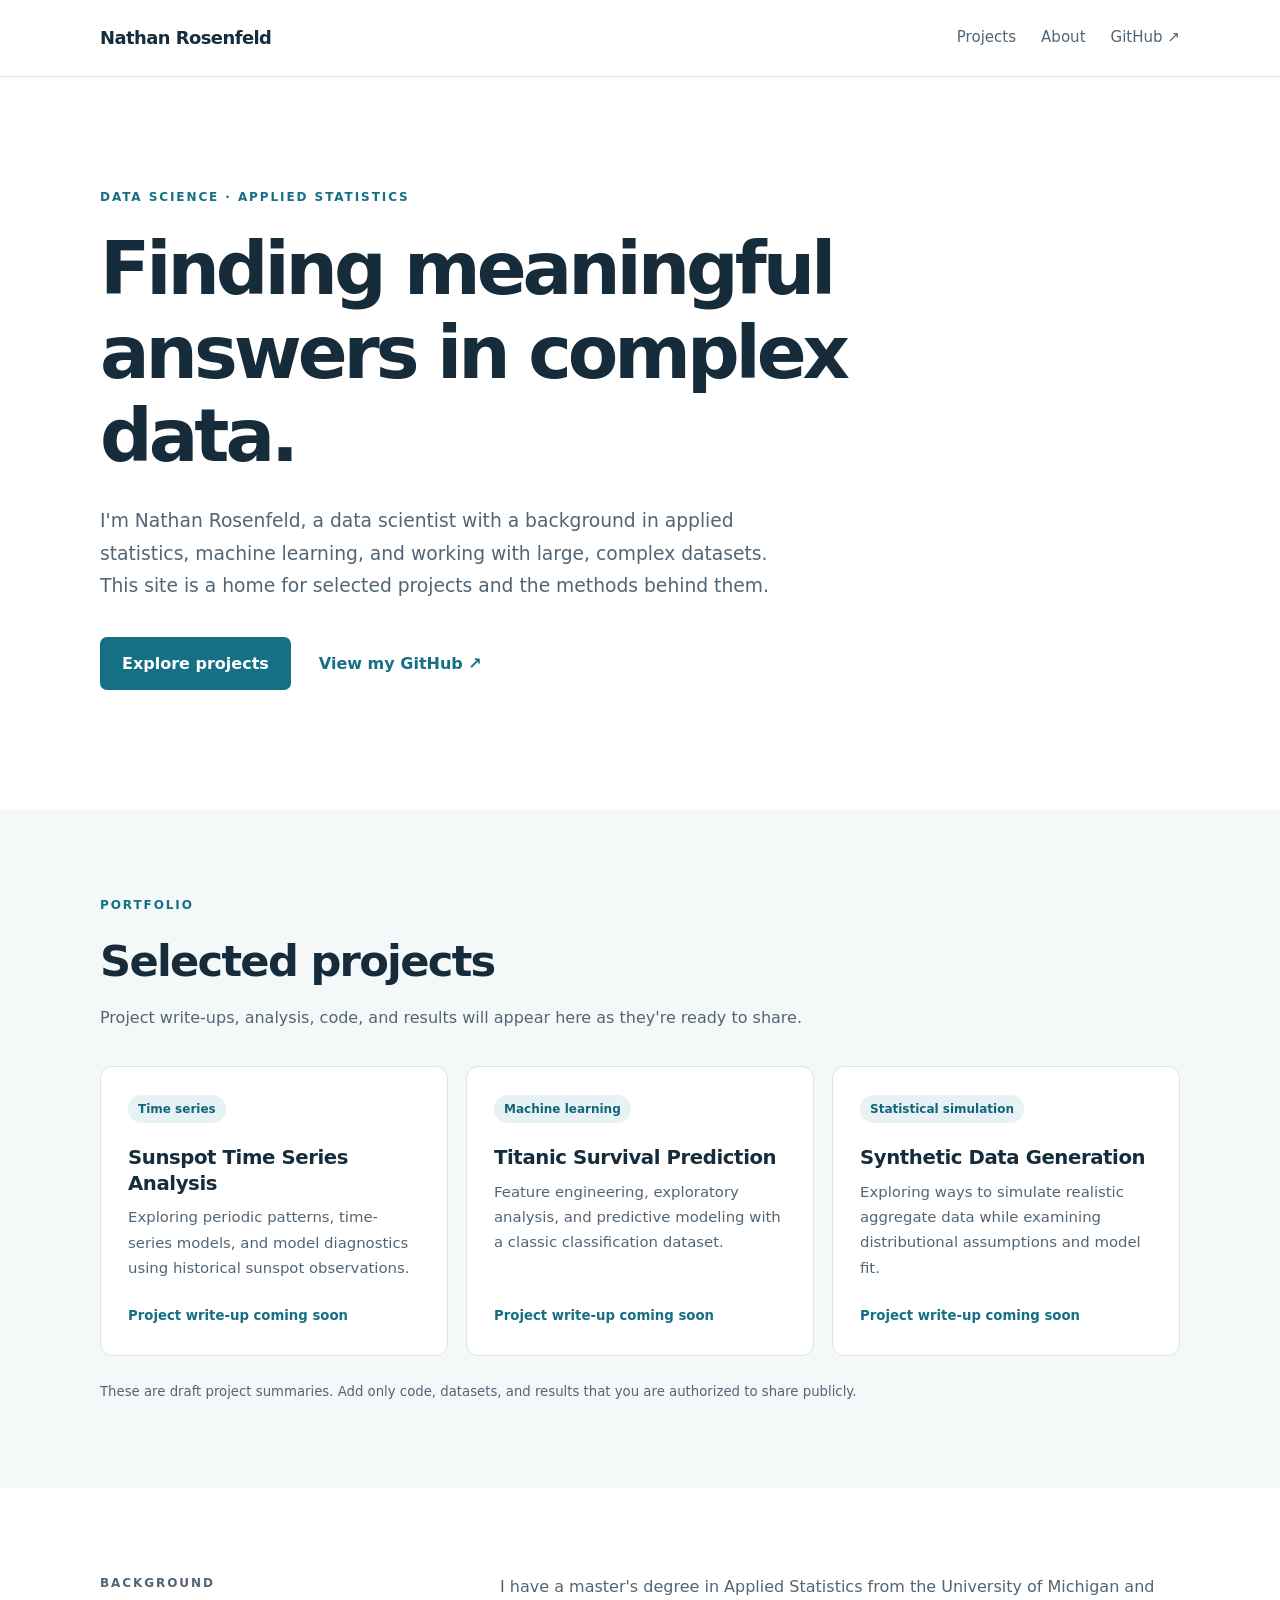
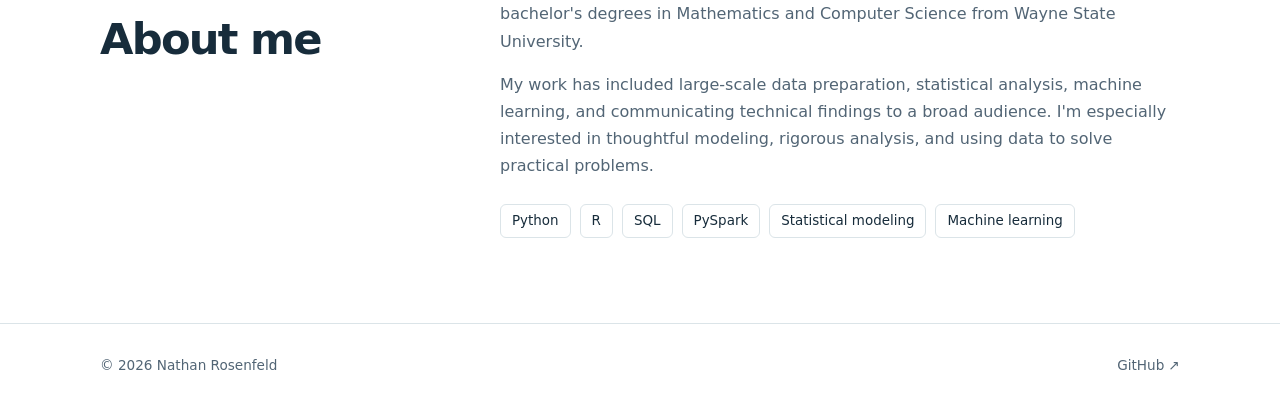
==== index.html @ 6f8ce22e "Add files via upload" ====
<!doctype html>
<html lang="en">
<head>
  <meta charset="utf-8">
  <meta name="viewport" content="width=device-width, initial-scale=1">
  <meta name="description" content="Nathan Rosenfeld — Data Scientist and Applied Statistician. Projects in statistical modeling, machine learning, and data analysis.">
  <title>Nathan Rosenfeld | Data Science Portfolio</title>
  <link rel="stylesheet" href="style.css">
</head>
<body>
  <header class="site-header">
    <nav class="container nav" aria-label="Main navigation">
      <a class="brand" href="#home">Nathan Rosenfeld</a>
      <div class="nav-links"><a href="#projects">Projects</a><a href="#about">About</a><a href="https://github.com/nrosenfeld" target="_blank" rel="noopener noreferrer">GitHub ↗</a></div>
    </nav>
  </header>
  <main>
    <section class="hero container" id="home">
      <p class="eyebrow">DATA SCIENCE · APPLIED STATISTICS</p>
      <h1>Finding meaningful answers in complex data.</h1>
      <p class="lead">I'm Nathan Rosenfeld, a data scientist with a background in applied statistics, machine learning, and working with large, complex datasets. This site is a home for selected projects and the methods behind them.</p>
      <div class="actions"><a class="button" href="#projects">Explore projects</a><a class="text-link" href="https://github.com/nrosenfeld" target="_blank" rel="noopener noreferrer">View my GitHub ↗</a></div>
    </section>
    <section class="section tinted" id="projects">
      <div class="container"><p class="eyebrow">PORTFOLIO</p><h2>Selected projects</h2><p class="section-intro">Project write-ups, analysis, code, and results will appear here as they're ready to share.</p>
        <div class="project-grid">
          <article class="project-card"><div class="card-top"><span class="tag">Time series</span></div><h3>Sunspot Time Series Analysis</h3><p>Exploring periodic patterns, time-series models, and model diagnostics using historical sunspot observations.</p><p class="status">Project write-up coming soon</p></article>
          <article class="project-card"><div class="card-top"><span class="tag">Machine learning</span></div><h3>Titanic Survival Prediction</h3><p>Feature engineering, exploratory analysis, and predictive modeling with a classic classification dataset.</p><p class="status">Project write-up coming soon</p></article>
          <article class="project-card"><div class="card-top"><span class="tag">Statistical simulation</span></div><h3>Synthetic Data Generation</h3><p>Exploring ways to simulate realistic aggregate data while examining distributional assumptions and model fit.</p><p class="status">Project write-up coming soon</p></article>
        </div>
        <p class="note">These are draft project summaries. Add only code, datasets, and results that you are authorized to share publicly.</p>
      </div>
    </section>
    <section class="section container about" id="about"><div><p class="eyebrow">BACKGROUND</p><h2>About me</h2></div><div><p>I have a master's degree in Applied Statistics from the University of Michigan and bachelor's degrees in Mathematics and Computer Science from Wayne State University.</p><p>My work has included large-scale data preparation, statistical analysis, machine learning, and communicating technical findings to a broad audience. I'm especially interested in thoughtful modeling, rigorous analysis, and using data to solve practical problems.</p><div class="skills"><span>Python</span><span>R</span><span>SQL</span><span>PySpark</span><span>Statistical modeling</span><span>Machine learning</span></div></div></section>
  </main>
  <footer><div class="container footer"><span>© <span id="year">2026</span> Nathan Rosenfeld</span><a href="https://github.com/nrosenfeld" target="_blank" rel="noopener noreferrer">GitHub ↗</a></div></footer>
  <script>document.getElementById('year').textContent = new Date().getFullYear();</script>
</body>
</html>
---- style.css ----
:root{--ink:#172c3b;--muted:#526575;--accent:#156f85;--border:#dbe4e8;--bg:#fff;--soft:#f4f8f9}*{box-sizing:border-box}html{scroll-behavior:smooth}body{margin:0;background:var(--bg);color:var(--ink);font:16px/1.7 system-ui,-apple-system,BlinkMacSystemFont,"Segoe UI",sans-serif}a{color:inherit;text-decoration:none}a:hover{color:var(--accent)}.container{width:min(1080px,calc(100% - 44px));margin:auto}.site-header{border-bottom:1px solid var(--border);background:#fff}.nav{display:flex;align-items:center;justify-content:space-between;min-height:76px;gap:24px}.brand{font-size:1.12rem;font-weight:750;letter-spacing:-.03em}.nav-links{display:flex;gap:25px;font-size:.94rem;color:var(--muted)}.hero{padding:110px 0 120px}.eyebrow{font-size:.75rem;font-weight:750;letter-spacing:.16em;color:var(--accent);margin:0 0 20px}.hero h1{max-width:800px;font-size:clamp(2.5rem,6vw,4.6rem);line-height:1.13;letter-spacing:-.055em;margin:0 0 28px}.lead{font-size:1.17rem;max-width:710px;color:var(--muted);line-height:1.75}.actions{display:flex;align-items:center;gap:28px;flex-wrap:wrap;margin-top:34px}.button{background:var(--accent);color:white;padding:13px 22px;border-radius:7px;font-weight:650}.button:hover{background:#10596a;color:white}.text-link{font-weight:650;color:var(--accent)}.section{padding:85px 0}.tinted{background:var(--soft)}h2{font-size:clamp(1.9rem,4vw,2.7rem);line-height:1.2;letter-spacing:-.04em;margin:0 0 16px}.section-intro{color:var(--muted);margin:0 0 35px}.project-grid{display:grid;grid-template-columns:repeat(3,1fr);gap:18px}.project-card{background:white;border:1px solid var(--border);border-radius:12px;padding:27px;display:flex;flex-direction:column;min-height:290px}.tag{display:inline-block;background:#e6f2f4;color:#14657a;padding:4px 10px;border-radius:30px;font-size:.75rem;font-weight:700}.project-card h3{font-size:1.23rem;line-height:1.3;margin:22px 0 9px;letter-spacing:-.02em}.project-card p{font-size:.93rem;color:var(--muted);margin:0}.project-card .status{margin-top:auto;padding-top:22px;font-weight:650;color:var(--accent);font-size:.83rem}.note{color:var(--muted);font-size:.83rem;margin:25px 0 0}.about{display:grid;grid-template-columns:1fr 2fr;gap:60px}.about p{margin-top:0;color:var(--muted)}.skills{display:flex;gap:9px;flex-wrap:wrap;margin-top:24px}.skills span{border:1px solid var(--border);border-radius:6px;padding:5px 11px;font-size:.84rem}footer{border-top:1px solid var(--border)}.footer{display:flex;justify-content:space-between;align-items:center;gap:20px;padding:30px 0;color:var(--muted);font-size:.85rem}@media(max-width:760px){.nav{min-height:68px}.nav-links{gap:12px;font-size:.82rem}.hero{padding:75px 0 85px}.section{padding:60px 0}.project-grid{grid-template-columns:1fr}.project-card{min-height:230px}.about{grid-template-columns:1fr;gap:12px}}@media(max-width:390px){.brand{font-size:.96rem}.nav-links{gap:9px;font-size:.76rem}}
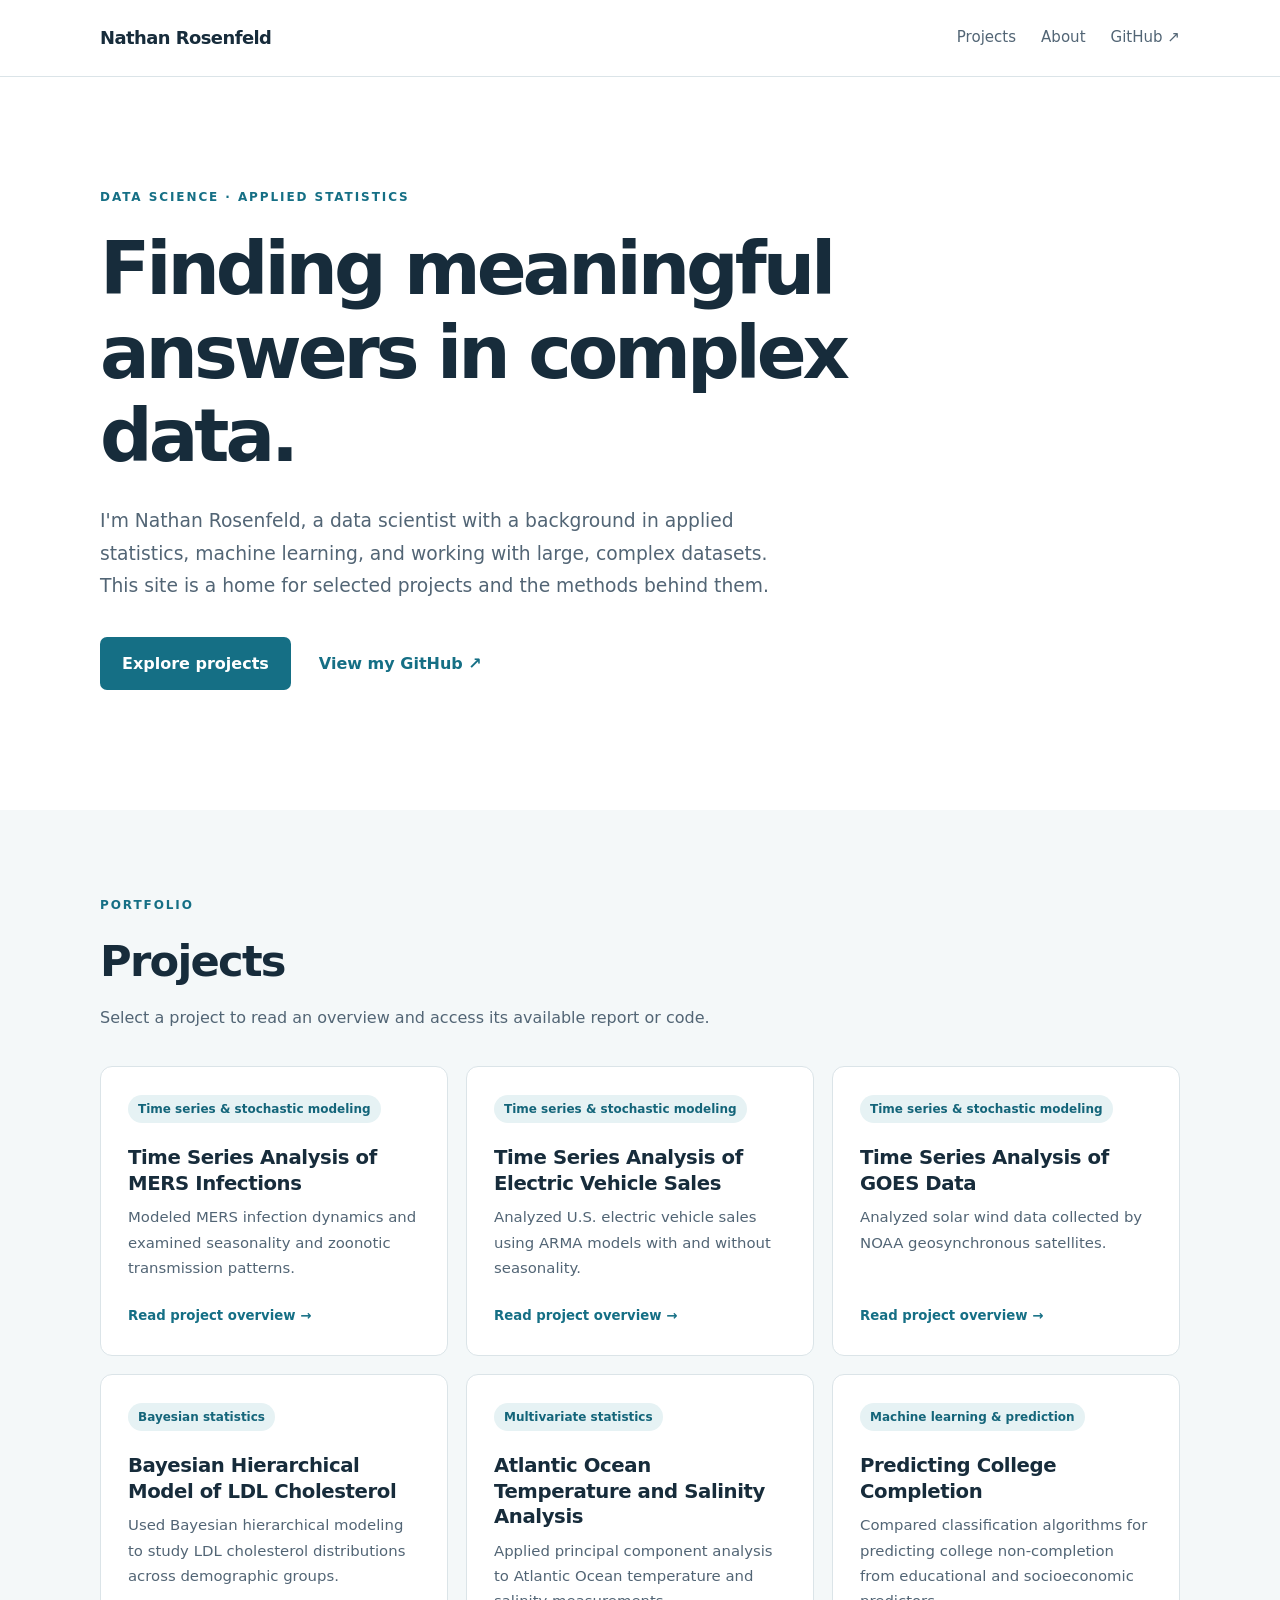
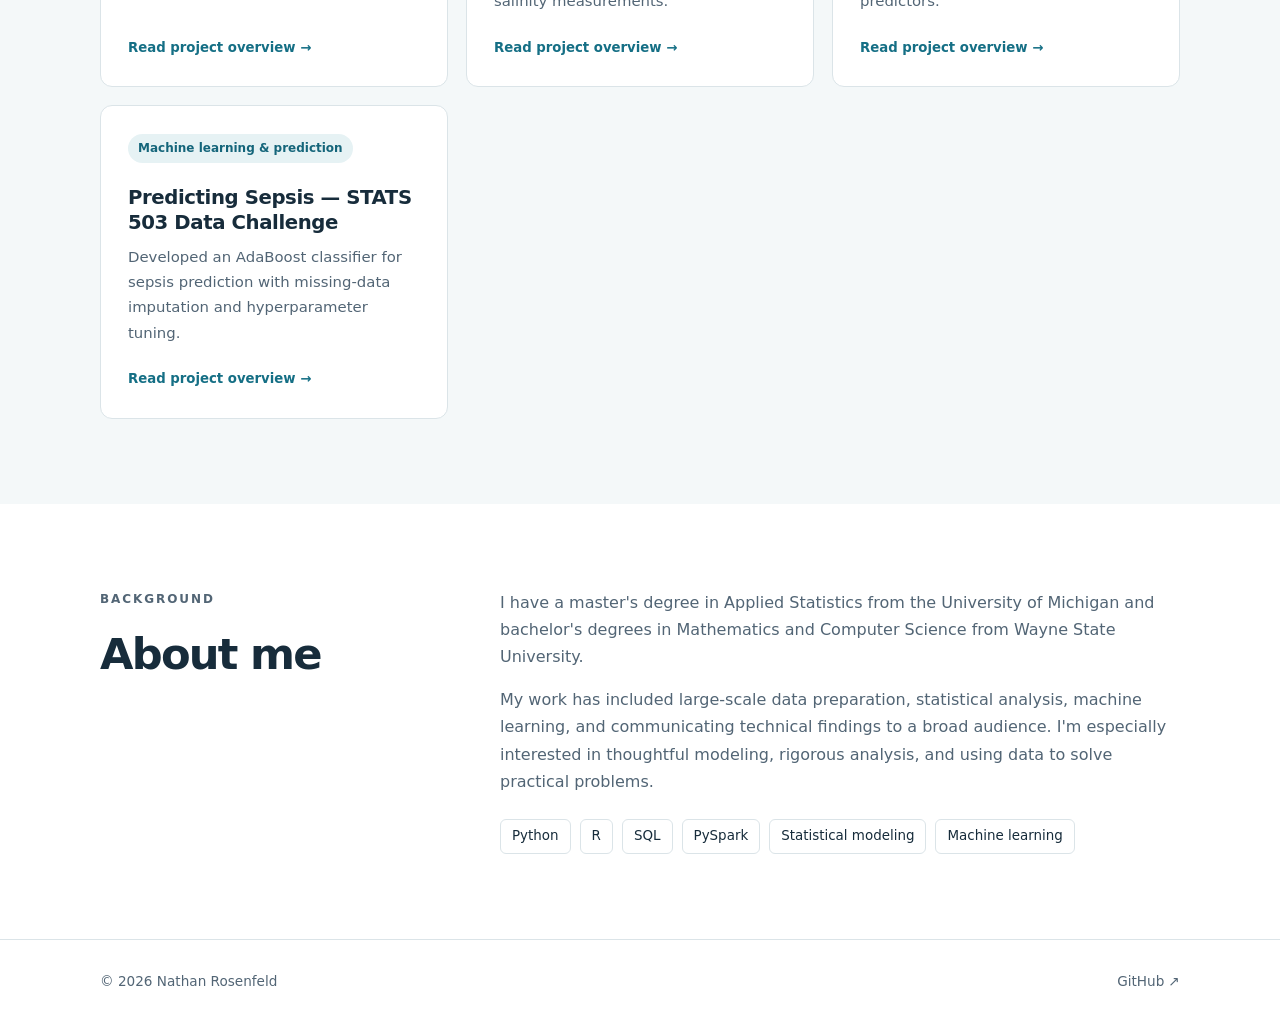
==== commit 0c2f033b: "Add files via upload" ====
--- a/index.html
+++ b/index.html
@@ -1,39 +1 @@
-<!doctype html>
-<html lang="en">
-<head>
-  <meta charset="utf-8">
-  <meta name="viewport" content="width=device-width, initial-scale=1">
-  <meta name="description" content="Nathan Rosenfeld — Data Scientist and Applied Statistician. Projects in statistical modeling, machine learning, and data analysis.">
-  <title>Nathan Rosenfeld | Data Science Portfolio</title>
-  <link rel="stylesheet" href="style.css">
-</head>
-<body>
-  <header class="site-header">
-    <nav class="container nav" aria-label="Main navigation">
-      <a class="brand" href="#home">Nathan Rosenfeld</a>
-      <div class="nav-links"><a href="#projects">Projects</a><a href="#about">About</a><a href="https://github.com/nrosenfeld" target="_blank" rel="noopener noreferrer">GitHub ↗</a></div>
-    </nav>
-  </header>
-  <main>
-    <section class="hero container" id="home">
-      <p class="eyebrow">DATA SCIENCE · APPLIED STATISTICS</p>
-      <h1>Finding meaningful answers in complex data.</h1>
-      <p class="lead">I'm Nathan Rosenfeld, a data scientist with a background in applied statistics, machine learning, and working with large, complex datasets. This site is a home for selected projects and the methods behind them.</p>
-      <div class="actions"><a class="button" href="#projects">Explore projects</a><a class="text-link" href="https://github.com/nrosenfeld" target="_blank" rel="noopener noreferrer">View my GitHub ↗</a></div>
-    </section>
-    <section class="section tinted" id="projects">
-      <div class="container"><p class="eyebrow">PORTFOLIO</p><h2>Selected projects</h2><p class="section-intro">Project write-ups, analysis, code, and results will appear here as they're ready to share.</p>
-        <div class="project-grid">
-          <article class="project-card"><div class="card-top"><span class="tag">Time series</span></div><h3>Sunspot Time Series Analysis</h3><p>Exploring periodic patterns, time-series models, and model diagnostics using historical sunspot observations.</p><p class="status">Project write-up coming soon</p></article>
-          <article class="project-card"><div class="card-top"><span class="tag">Machine learning</span></div><h3>Titanic Survival Prediction</h3><p>Feature engineering, exploratory analysis, and predictive modeling with a classic classification dataset.</p><p class="status">Project write-up coming soon</p></article>
-          <article class="project-card"><div class="card-top"><span class="tag">Statistical simulation</span></div><h3>Synthetic Data Generation</h3><p>Exploring ways to simulate realistic aggregate data while examining distributional assumptions and model fit.</p><p class="status">Project write-up coming soon</p></article>
-        </div>
-        <p class="note">These are draft project summaries. Add only code, datasets, and results that you are authorized to share publicly.</p>
-      </div>
-    </section>
-    <section class="section container about" id="about"><div><p class="eyebrow">BACKGROUND</p><h2>About me</h2></div><div><p>I have a master's degree in Applied Statistics from the University of Michigan and bachelor's degrees in Mathematics and Computer Science from Wayne State University.</p><p>My work has included large-scale data preparation, statistical analysis, machine learning, and communicating technical findings to a broad audience. I'm especially interested in thoughtful modeling, rigorous analysis, and using data to solve practical problems.</p><div class="skills"><span>Python</span><span>R</span><span>SQL</span><span>PySpark</span><span>Statistical modeling</span><span>Machine learning</span></div></div></section>
-  </main>
-  <footer><div class="container footer"><span>© <span id="year">2026</span> Nathan Rosenfeld</span><a href="https://github.com/nrosenfeld" target="_blank" rel="noopener noreferrer">GitHub ↗</a></div></footer>
-  <script>document.getElementById('year').textContent = new Date().getFullYear();</script>
-</body>
-</html>
+<!doctype html><html lang="en"><head><meta charset="utf-8"><meta name="viewport" content="width=device-width,initial-scale=1"><meta name="description" content="Projects in statistical modeling, time series, Bayesian analysis and machine learning."><title>Data Science Portfolio | Nathan Rosenfeld</title><link rel="stylesheet" href="/style.css"></head><body><header class="site-header"><nav class="container nav" aria-label="Main navigation"><a class="brand" href="/">Nathan Rosenfeld</a><div class="nav-links"><a href="/#projects">Projects</a><a href="/#about">About</a><a href="https://github.com/nrosenfeld" target="_blank" rel="noopener noreferrer">GitHub ↗</a></div></nav></header><main><section class="hero container" id="home"><p class="eyebrow">DATA SCIENCE · APPLIED STATISTICS</p><h1>Finding meaningful answers in complex data.</h1><p class="lead">I'm Nathan Rosenfeld, a data scientist with a background in applied statistics, machine learning, and working with large, complex datasets. This site is a home for selected projects and the methods behind them.</p><div class="actions"><a class="button" href="#projects">Explore projects</a><a class="text-link" href="https://github.com/nrosenfeld" target="_blank" rel="noopener noreferrer">View my GitHub ↗</a></div></section><section class="section tinted" id="projects"><div class="container"><p class="eyebrow">PORTFOLIO</p><h2>Projects</h2><p class="section-intro">Select a project to read an overview and access its available report or code.</p><div class="project-grid"><article class="project-card"><div class="card-top"><span class="tag">Time series &amp; stochastic modeling</span></div><h3><a href="/projects/mers.html">Time Series Analysis of MERS Infections</a></h3><p>Modeled MERS infection dynamics and examined seasonality and zoonotic transmission patterns.</p><p class="status"><a href="/projects/mers.html">Read project overview →</a></p></article><article class="project-card"><div class="card-top"><span class="tag">Time series &amp; stochastic modeling</span></div><h3><a href="/projects/electric-vehicle-sales.html">Time Series Analysis of Electric Vehicle Sales</a></h3><p>Analyzed U.S. electric vehicle sales using ARMA models with and without seasonality.</p><p class="status"><a href="/projects/electric-vehicle-sales.html">Read project overview →</a></p></article><article class="project-card"><div class="card-top"><span class="tag">Time series &amp; stochastic modeling</span></div><h3><a href="/projects/goes.html">Time Series Analysis of GOES Data</a></h3><p>Analyzed solar wind data collected by NOAA geosynchronous satellites.</p><p class="status"><a href="/projects/goes.html">Read project overview →</a></p></article><article class="project-card"><div class="card-top"><span class="tag">Bayesian statistics</span></div><h3><a href="/projects/ldl.html">Bayesian Hierarchical Model of LDL Cholesterol</a></h3><p>Used Bayesian hierarchical modeling to study LDL cholesterol distributions across demographic groups.</p><p class="status"><a href="/projects/ldl.html">Read project overview →</a></p></article><article class="project-card"><div class="card-top"><span class="tag">Multivariate statistics</span></div><h3><a href="/projects/atlantic.html">Atlantic Ocean Temperature and Salinity Analysis</a></h3><p>Applied principal component analysis to Atlantic Ocean temperature and salinity measurements.</p><p class="status"><a href="/projects/atlantic.html">Read project overview →</a></p></article><article class="project-card"><div class="card-top"><span class="tag">Machine learning &amp; prediction</span></div><h3><a href="/projects/college.html">Predicting College Completion</a></h3><p>Compared classification algorithms for predicting college non-completion from educational and socioeconomic predictors.</p><p class="status"><a href="/projects/college.html">Read project overview →</a></p></article><article class="project-card"><div class="card-top"><span class="tag">Machine learning &amp; prediction</span></div><h3><a href="/projects/sepsis.html">Predicting Sepsis — STATS 503 Data Challenge</a></h3><p>Developed an AdaBoost classifier for sepsis prediction with missing-data imputation and hyperparameter tuning.</p><p class="status"><a href="/projects/sepsis.html">Read project overview →</a></p></article></div></div></section><section class="section container about" id="about"><div><p class="eyebrow">BACKGROUND</p><h2>About me</h2></div><div><p>I have a master's degree in Applied Statistics from the University of Michigan and bachelor's degrees in Mathematics and Computer Science from Wayne State University.</p><p>My work has included large-scale data preparation, statistical analysis, machine learning, and communicating technical findings to a broad audience. I'm especially interested in thoughtful modeling, rigorous analysis, and using data to solve practical problems.</p><div class="skills"><span>Python</span><span>R</span><span>SQL</span><span>PySpark</span><span>Statistical modeling</span><span>Machine learning</span></div></div></section></main><footer><div class="container footer"><span>© <span id="year">2026</span> Nathan Rosenfeld</span><a href="https://github.com/nrosenfeld" target="_blank" rel="noopener noreferrer">GitHub ↗</a></div></footer><script>document.getElementById("year").textContent = new Date().getFullYear();</script></body></html>
--- a/style.css
+++ b/style.css
@@ -1 +1,3 @@
 :root{--ink:#172c3b;--muted:#526575;--accent:#156f85;--border:#dbe4e8;--bg:#fff;--soft:#f4f8f9}*{box-sizing:border-box}html{scroll-behavior:smooth}body{margin:0;background:var(--bg);color:var(--ink);font:16px/1.7 system-ui,-apple-system,BlinkMacSystemFont,"Segoe UI",sans-serif}a{color:inherit;text-decoration:none}a:hover{color:var(--accent)}.container{width:min(1080px,calc(100% - 44px));margin:auto}.site-header{border-bottom:1px solid var(--border);background:#fff}.nav{display:flex;align-items:center;justify-content:space-between;min-height:76px;gap:24px}.brand{font-size:1.12rem;font-weight:750;letter-spacing:-.03em}.nav-links{display:flex;gap:25px;font-size:.94rem;color:var(--muted)}.hero{padding:110px 0 120px}.eyebrow{font-size:.75rem;font-weight:750;letter-spacing:.16em;color:var(--accent);margin:0 0 20px}.hero h1{max-width:800px;font-size:clamp(2.5rem,6vw,4.6rem);line-height:1.13;letter-spacing:-.055em;margin:0 0 28px}.lead{font-size:1.17rem;max-width:710px;color:var(--muted);line-height:1.75}.actions{display:flex;align-items:center;gap:28px;flex-wrap:wrap;margin-top:34px}.button{background:var(--accent);color:white;padding:13px 22px;border-radius:7px;font-weight:650}.button:hover{background:#10596a;color:white}.text-link{font-weight:650;color:var(--accent)}.section{padding:85px 0}.tinted{background:var(--soft)}h2{font-size:clamp(1.9rem,4vw,2.7rem);line-height:1.2;letter-spacing:-.04em;margin:0 0 16px}.section-intro{color:var(--muted);margin:0 0 35px}.project-grid{display:grid;grid-template-columns:repeat(3,1fr);gap:18px}.project-card{background:white;border:1px solid var(--border);border-radius:12px;padding:27px;display:flex;flex-direction:column;min-height:290px}.tag{display:inline-block;background:#e6f2f4;color:#14657a;padding:4px 10px;border-radius:30px;font-size:.75rem;font-weight:700}.project-card h3{font-size:1.23rem;line-height:1.3;margin:22px 0 9px;letter-spacing:-.02em}.project-card p{font-size:.93rem;color:var(--muted);margin:0}.project-card .status{margin-top:auto;padding-top:22px;font-weight:650;color:var(--accent);font-size:.83rem}.note{color:var(--muted);font-size:.83rem;margin:25px 0 0}.about{display:grid;grid-template-columns:1fr 2fr;gap:60px}.about p{margin-top:0;color:var(--muted)}.skills{display:flex;gap:9px;flex-wrap:wrap;margin-top:24px}.skills span{border:1px solid var(--border);border-radius:6px;padding:5px 11px;font-size:.84rem}footer{border-top:1px solid var(--border)}.footer{display:flex;justify-content:space-between;align-items:center;gap:20px;padding:30px 0;color:var(--muted);font-size:.85rem}@media(max-width:760px){.nav{min-height:68px}.nav-links{gap:12px;font-size:.82rem}.hero{padding:75px 0 85px}.section{padding:60px 0}.project-grid{grid-template-columns:1fr}.project-card{min-height:230px}.about{grid-template-columns:1fr;gap:12px}}@media(max-width:390px){.brand{font-size:.96rem}.nav-links{gap:9px;font-size:.76rem}}
+
+.project-card h3 a:hover{text-decoration:underline}.project-detail{max-width:850px;min-height:70vh}.project-detail h1{font-size:clamp(2.2rem,5vw,3.7rem);line-height:1.15;letter-spacing:-.045em;margin:14px 0}.project-detail h2{font-size:1.6rem;margin-top:48px}.project-detail p{color:var(--muted)}.project-detail .lead{color:var(--ink)}.detail-meta{font-size:.9rem;margin:0 0 28px}.project-detail .actions{margin-bottom:30px}
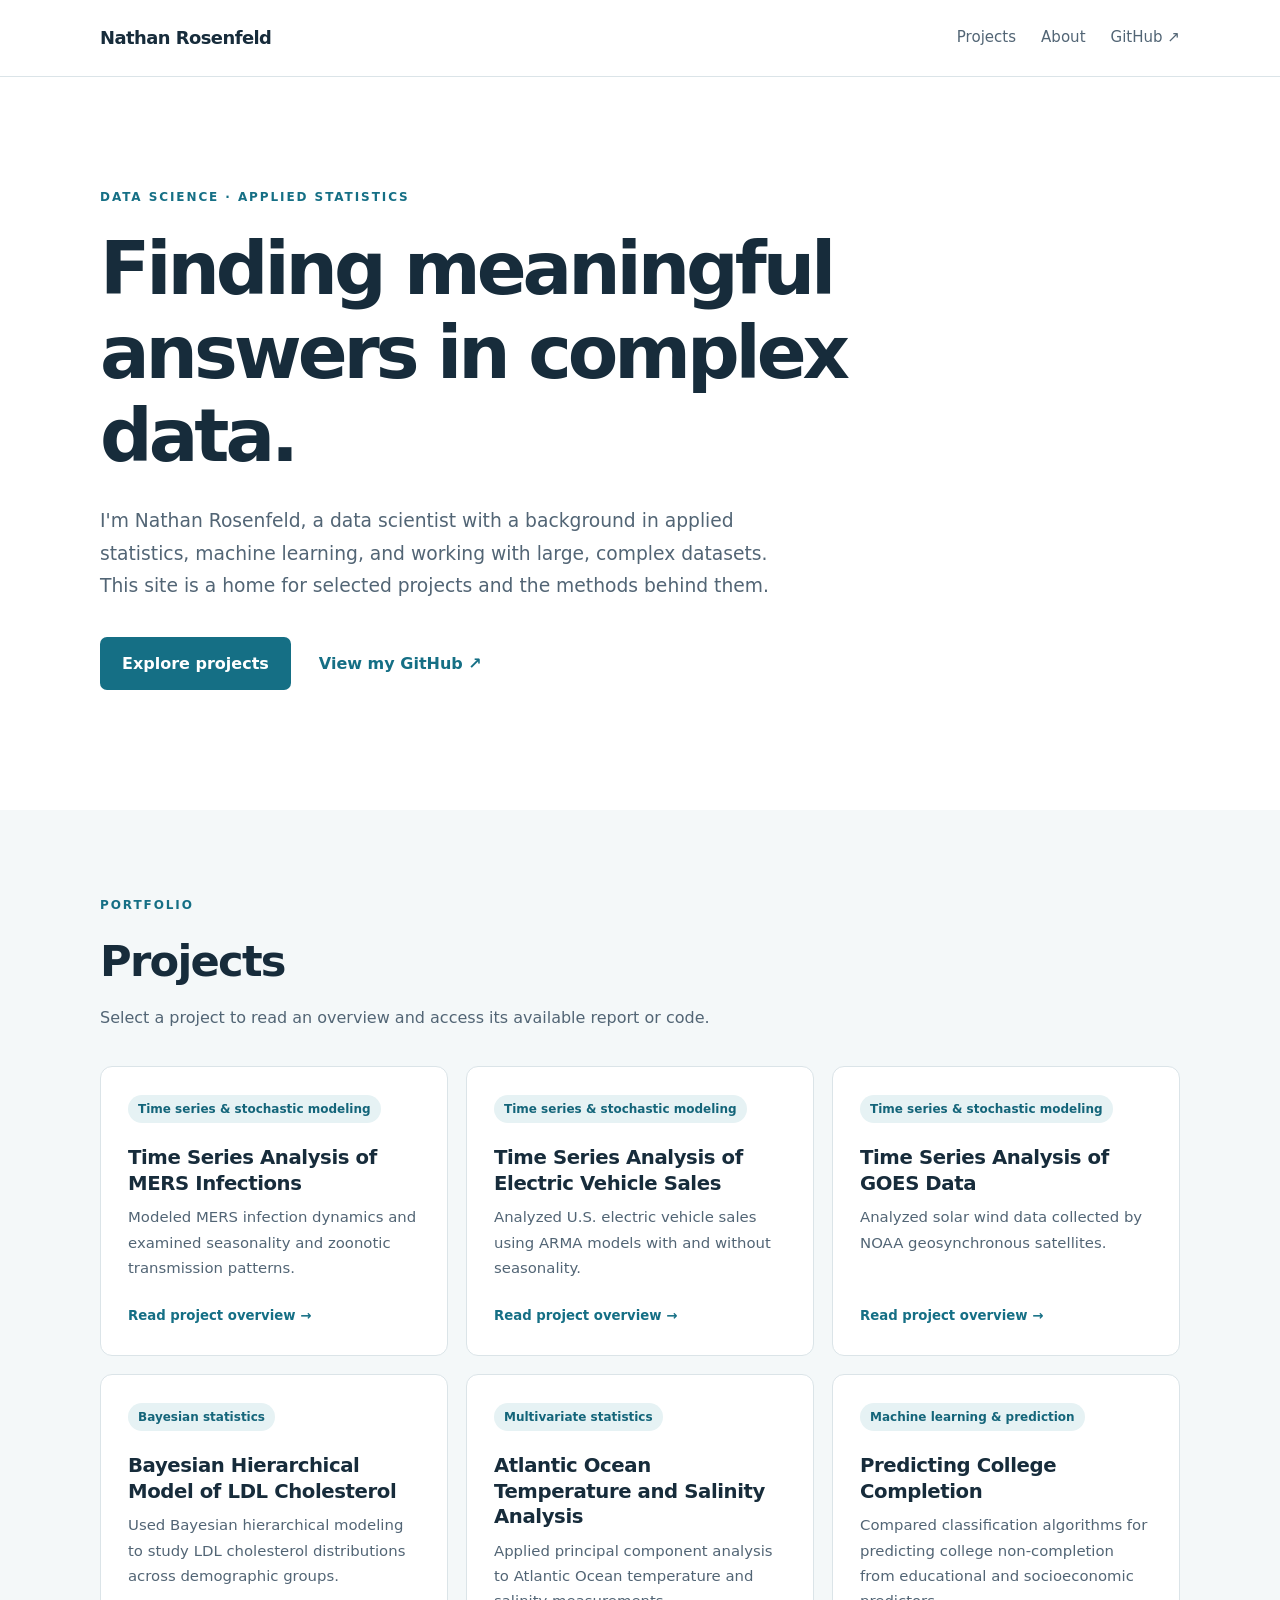
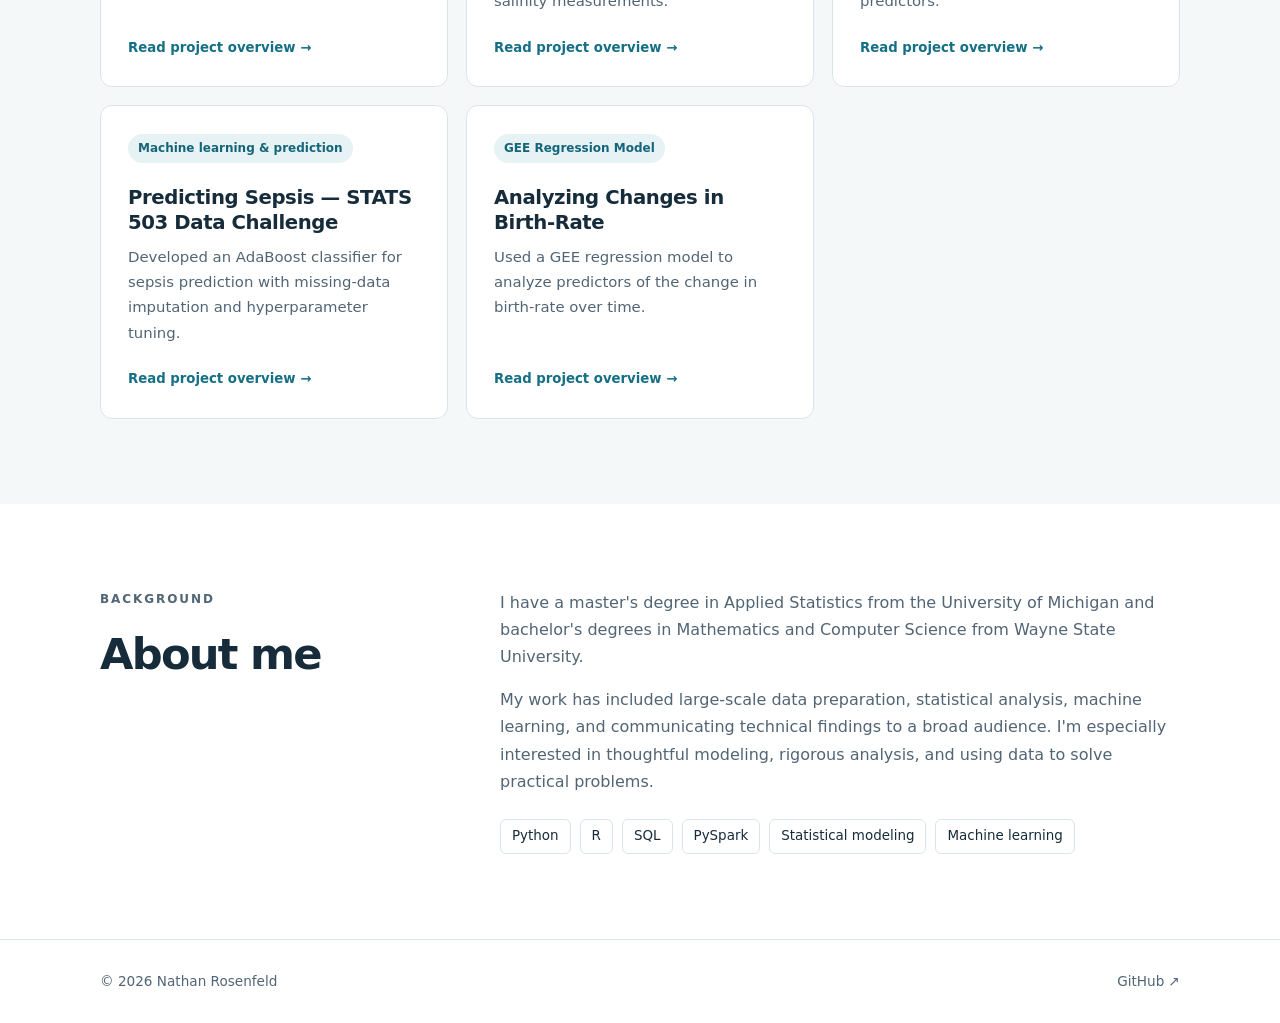
==== commit 512da7dc: "Add files via upload" ====
--- a/index.html
+++ b/index.html
@@ -1 +1,181 @@
-<!doctype html><html lang="en"><head><meta charset="utf-8"><meta name="viewport" content="width=device-width,initial-scale=1"><meta name="description" content="Projects in statistical modeling, time series, Bayesian analysis and machine learning."><title>Data Science Portfolio | Nathan Rosenfeld</title><link rel="stylesheet" href="/style.css"></head><body><header class="site-header"><nav class="container nav" aria-label="Main navigation"><a class="brand" href="/">Nathan Rosenfeld</a><div class="nav-links"><a href="/#projects">Projects</a><a href="/#about">About</a><a href="https://github.com/nrosenfeld" target="_blank" rel="noopener noreferrer">GitHub ↗</a></div></nav></header><main><section class="hero container" id="home"><p class="eyebrow">DATA SCIENCE · APPLIED STATISTICS</p><h1>Finding meaningful answers in complex data.</h1><p class="lead">I'm Nathan Rosenfeld, a data scientist with a background in applied statistics, machine learning, and working with large, complex datasets. This site is a home for selected projects and the methods behind them.</p><div class="actions"><a class="button" href="#projects">Explore projects</a><a class="text-link" href="https://github.com/nrosenfeld" target="_blank" rel="noopener noreferrer">View my GitHub ↗</a></div></section><section class="section tinted" id="projects"><div class="container"><p class="eyebrow">PORTFOLIO</p><h2>Projects</h2><p class="section-intro">Select a project to read an overview and access its available report or code.</p><div class="project-grid"><article class="project-card"><div class="card-top"><span class="tag">Time series &amp; stochastic modeling</span></div><h3><a href="/projects/mers.html">Time Series Analysis of MERS Infections</a></h3><p>Modeled MERS infection dynamics and examined seasonality and zoonotic transmission patterns.</p><p class="status"><a href="/projects/mers.html">Read project overview →</a></p></article><article class="project-card"><div class="card-top"><span class="tag">Time series &amp; stochastic modeling</span></div><h3><a href="/projects/electric-vehicle-sales.html">Time Series Analysis of Electric Vehicle Sales</a></h3><p>Analyzed U.S. electric vehicle sales using ARMA models with and without seasonality.</p><p class="status"><a href="/projects/electric-vehicle-sales.html">Read project overview →</a></p></article><article class="project-card"><div class="card-top"><span class="tag">Time series &amp; stochastic modeling</span></div><h3><a href="/projects/goes.html">Time Series Analysis of GOES Data</a></h3><p>Analyzed solar wind data collected by NOAA geosynchronous satellites.</p><p class="status"><a href="/projects/goes.html">Read project overview →</a></p></article><article class="project-card"><div class="card-top"><span class="tag">Bayesian statistics</span></div><h3><a href="/projects/ldl.html">Bayesian Hierarchical Model of LDL Cholesterol</a></h3><p>Used Bayesian hierarchical modeling to study LDL cholesterol distributions across demographic groups.</p><p class="status"><a href="/projects/ldl.html">Read project overview →</a></p></article><article class="project-card"><div class="card-top"><span class="tag">Multivariate statistics</span></div><h3><a href="/projects/atlantic.html">Atlantic Ocean Temperature and Salinity Analysis</a></h3><p>Applied principal component analysis to Atlantic Ocean temperature and salinity measurements.</p><p class="status"><a href="/projects/atlantic.html">Read project overview →</a></p></article><article class="project-card"><div class="card-top"><span class="tag">Machine learning &amp; prediction</span></div><h3><a href="/projects/college.html">Predicting College Completion</a></h3><p>Compared classification algorithms for predicting college non-completion from educational and socioeconomic predictors.</p><p class="status"><a href="/projects/college.html">Read project overview →</a></p></article><article class="project-card"><div class="card-top"><span class="tag">Machine learning &amp; prediction</span></div><h3><a href="/projects/sepsis.html">Predicting Sepsis — STATS 503 Data Challenge</a></h3><p>Developed an AdaBoost classifier for sepsis prediction with missing-data imputation and hyperparameter tuning.</p><p class="status"><a href="/projects/sepsis.html">Read project overview →</a></p></article></div></div></section><section class="section container about" id="about"><div><p class="eyebrow">BACKGROUND</p><h2>About me</h2></div><div><p>I have a master's degree in Applied Statistics from the University of Michigan and bachelor's degrees in Mathematics and Computer Science from Wayne State University.</p><p>My work has included large-scale data preparation, statistical analysis, machine learning, and communicating technical findings to a broad audience. I'm especially interested in thoughtful modeling, rigorous analysis, and using data to solve practical problems.</p><div class="skills"><span>Python</span><span>R</span><span>SQL</span><span>PySpark</span><span>Statistical modeling</span><span>Machine learning</span></div></div></section></main><footer><div class="container footer"><span>© <span id="year">2026</span> Nathan Rosenfeld</span><a href="https://github.com/nrosenfeld" target="_blank" rel="noopener noreferrer">GitHub ↗</a></div></footer><script>document.getElementById("year").textContent = new Date().getFullYear();</script></body></html>+<!doctype html>
+<html lang="en">
+<head>
+  <meta charset="utf-8">
+  <meta name="viewport" content="width=device-width,initial-scale=1">
+  <meta name="description" content="Projects in statistical modeling, time series, Bayesian analysis and machine learning.">
+  <title>
+    Data Science Portfolio | Nathan Rosenfeld
+  </title>
+  <link rel="stylesheet" href="/style.css">
+</head>
+<body>
+  <header class="site-header">
+    <nav class="container nav" aria-label="Main navigation">
+      <a class="brand" href="/">Nathan Rosenfeld</a>
+      <div class="nav-links">
+        <a href="/#projects">Projects</a>
+        <a href="/#about">About</a>
+        <a href="https://github.com/nrosenfeld" target="_blank" rel="noopener noreferrer">GitHub ↗</a>
+      </div>
+    </nav>
+  </header>
+
+  <main>
+    <section class="hero container" id="home">
+      <p class="eyebrow">DATA SCIENCE · APPLIED STATISTICS</p>
+      <h1>Finding meaningful answers in complex data.</h1>
+      <p class="lead">I'm Nathan Rosenfeld, a data scientist with a background in applied statistics,
+        machine learning, and working with large, complex datasets. This site is a home for selected
+        projects and the methods behind them.
+      </p>
+      <div class="actions">
+        <a class="button" href="#projects">Explore projects</a>
+        <a class="text-link" href="https://github.com/nrosenfeld" target="_blank" rel="noopener noreferrer">View my GitHub ↗</a>
+      </div>
+    </section>
+
+    <section class="section tinted" id="projects">
+      <div class="container">
+        <p class="eyebrow">PORTFOLIO</p>
+        <h2>Projects</h2>
+        <p class="section-intro">Select a project to read an overview and access its available report or code.</p>
+        <div class="project-grid">
+          <article class="project-card">
+            <div class="card-top">
+              <span class="tag">Time series &amp; stochastic modeling</span>
+            </div>
+              <h3><a href="/projects/mers.html">Time Series Analysis of MERS Infections</a>
+              </h3>
+              <p>Modeled MERS infection dynamics and examined seasonality and zoonotic transmission patterns.</p>
+              <p class="status">
+                <a href="/projects/mers.html">Read project overview →</a>
+              </p>
+            </article>
+
+            <article class="project-card">
+              <div class="card-top">
+                <span class="tag">Time series &amp; stochastic modeling</span>
+              </div>
+              <h3>
+                <a href="/projects/electric-vehicle-sales.html">Time Series Analysis of Electric Vehicle Sales</a>
+              </h3>
+              <p>Analyzed U.S. electric vehicle sales using ARMA models with and without seasonality.</p>
+              <p class="status"><a href="/projects/electric-vehicle-sales.html">Read project overview →</a></p>
+            </article>
+
+            <article class="project-card">
+              <div class="card-top">
+                <span class="tag">Time series &amp; stochastic modeling</span>
+              </div>
+              <h3>
+                <a href="/projects/goes.html">Time Series Analysis of GOES Data</a>
+              </h3>
+              <p>Analyzed solar wind data collected by NOAA geosynchronous satellites.</p>
+              <p class="status"><a href="/projects/goes.html">Read project overview →</a></p>
+            </article>
+
+            <article class="project-card">
+              <div class="card-top">
+                <span class="tag">Bayesian statistics</span>
+              </div>
+              <h3>
+                <a href="/projects/ldl.html">Bayesian Hierarchical Model of LDL Cholesterol</a>
+              </h3>
+              <p>Used Bayesian hierarchical modeling to study LDL cholesterol distributions across demographic groups.</p>
+              <p class="status">
+                <a href="/projects/ldl.html">Read project overview →</a>
+              </p>
+            </article>
+
+            <article class="project-card">
+              <div class="card-top">
+                <span class="tag">Multivariate statistics</span>
+              </div>
+              <h3>
+                <a href="/projects/atlantic.html">Atlantic Ocean Temperature and Salinity Analysis</a>
+              </h3>
+              <p>Applied principal component analysis to Atlantic Ocean temperature and salinity measurements.</p>
+              <p class="status"><a href="/projects/atlantic.html">Read project overview →</a></p>
+            </article>
+
+            <article class="project-card">
+              <div class="card-top">
+                <span class="tag">Machine learning &amp; prediction</span>
+              </div>
+              <h3>
+                <a href="/projects/college.html">Predicting College Completion</a>
+              </h3>
+              <p>Compared classification algorithms for predicting college non-completion from educational and socioeconomic predictors.</p>
+              <p class="status">
+                <a href="/projects/college.html">Read project overview →</a>
+              </p>
+            </article>
+
+            <article class="project-card">
+              <div class="card-top">
+                <span class="tag">Machine learning &amp; prediction</span>
+              </div>
+              <h3>
+                <a href="/projects/sepsis.html">Predicting Sepsis — STATS 503 Data Challenge</a>
+              </h3>
+              <p>Developed an AdaBoost classifier for sepsis prediction with missing-data imputation and hyperparameter tuning.</p>
+              <p class="status">
+                <a href="/projects/sepsis.html">Read project overview →</a>
+              </p>
+            </article>
+
+            <article class="project-card">
+              <div class="card-top">
+                <span class="tag">GEE Regression Model</span>
+              </div>
+              <h3>
+                <a href="/projects/natality.html">Analyzing Changes in Birth-Rate</a>
+              </h3>
+              <p>Used a GEE regression model to analyze predictors of the change in birth-rate over time.</p>
+              <p class="status">
+                <a href="/projects/natality.html">Read project overview →</a>
+              </p>
+            </article>
+
+
+
+
+
+          </div>
+        </div>
+      </section>
+
+      <section class="section container about" id="about">
+        <div>
+          <p class="eyebrow">BACKGROUND</p>
+          <h2>About me</h2>
+        </div>
+        <div>
+          <p>I have a master's degree in Applied Statistics from the University of Michigan and bachelor's degrees in Mathematics and
+            Computer Science from Wayne State University.</p>
+          <p>My work has included large-scale data preparation, statistical analysis, machine learning, and communicating technical
+            findings to a broad audience. I'm especially interested in thoughtful modeling, rigorous analysis, and using data to solve
+            practical problems.
+          </p>
+
+          <div class="skills">
+            <span>Python</span>
+            <span>R</span>
+            <span>SQL</span>
+            <span>PySpark</span>
+            <span>Statistical modeling</span>
+            <span>Machine learning</span>
+          </div>
+        </div>
+      </section>
+    </main>
+
+    <footer>
+      <div class="container footer">
+        <span>© <span id="year">2026</span> Nathan Rosenfeld</span>
+        <a href="https://github.com/nrosenfeld" target="_blank" rel="noopener noreferrer">GitHub ↗</a>
+      </div>
+    </footer>
+
+    <script>document.getElementById("year").textContent = new Date().getFullYear();</script></body></html>
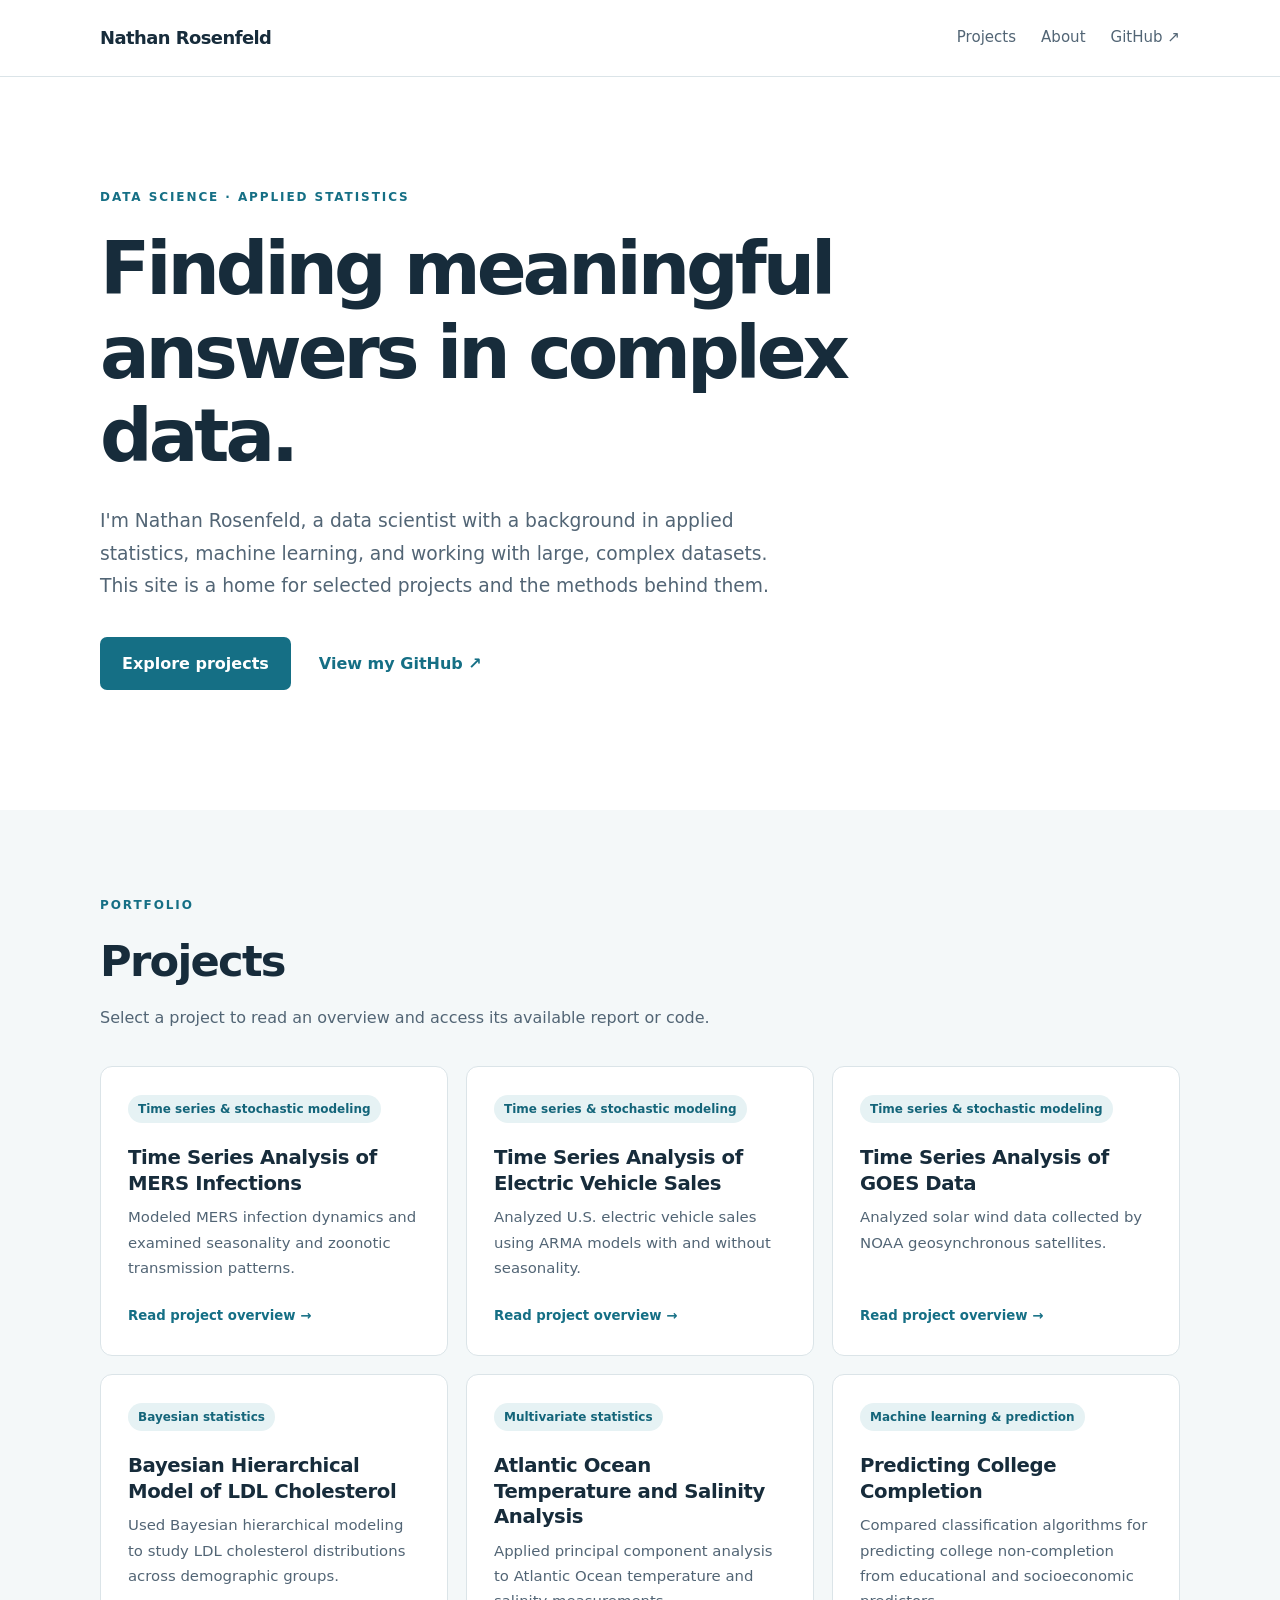
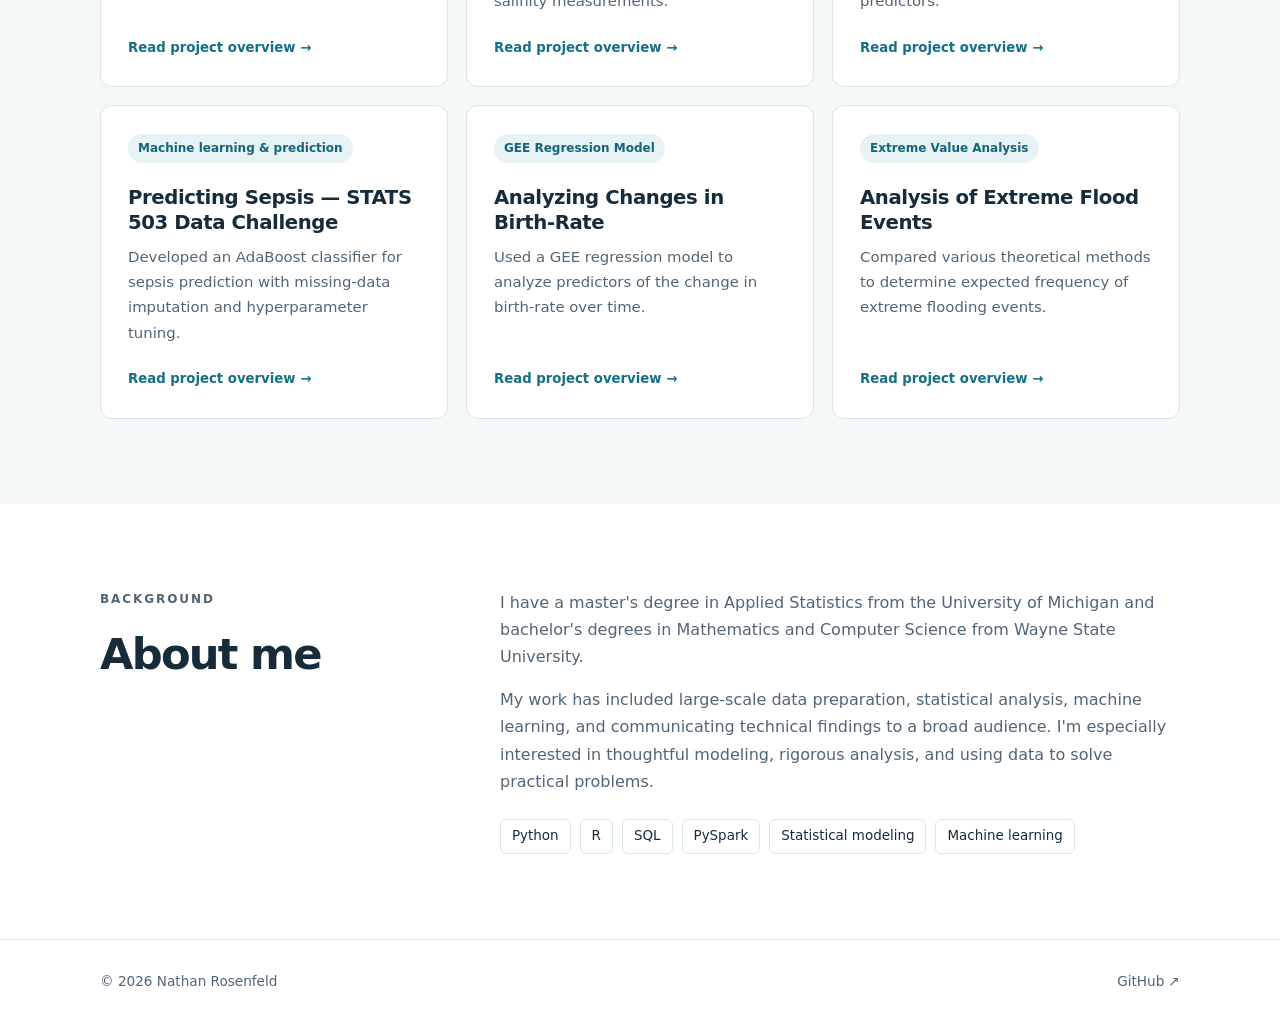
==== commit 0f204d9f: "Add files via upload" ====
--- a/index.html
+++ b/index.html
@@ -138,6 +138,18 @@
               </p>
             </article>
 
+            <article class="project-card">
+              <div class="card-top">
+                <span class="tag">Extreme Value Analysis</span>
+              </div>
+              <h3>
+                <a href="/projects/flooding.html">Analysis of Extreme Flood Events</a>
+              </h3>
+              <p>Compared various theoretical methods to determine expected frequency of extreme flooding events.</p>
+              <p class="status">
+                <a href="/projects/flooding.html">Read project overview →</a>
+              </p>
+            </article>
 
 
 
